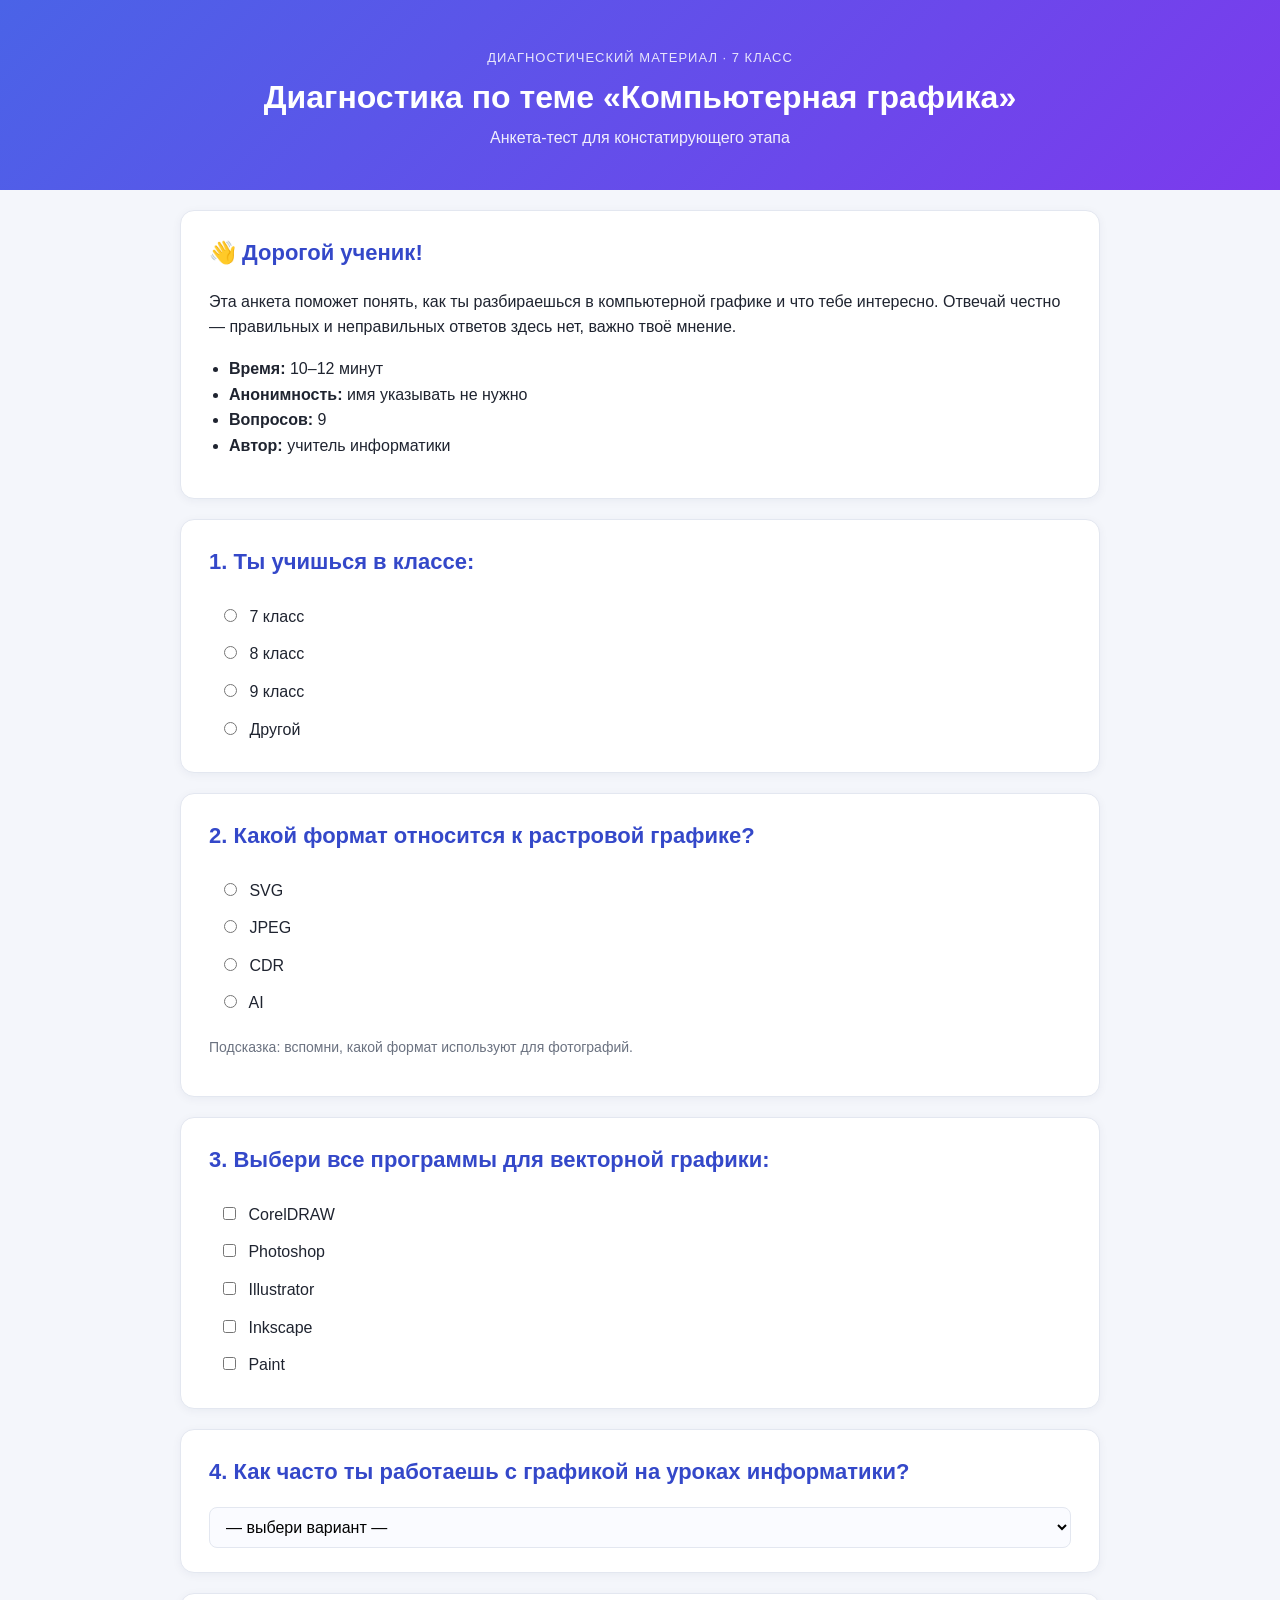
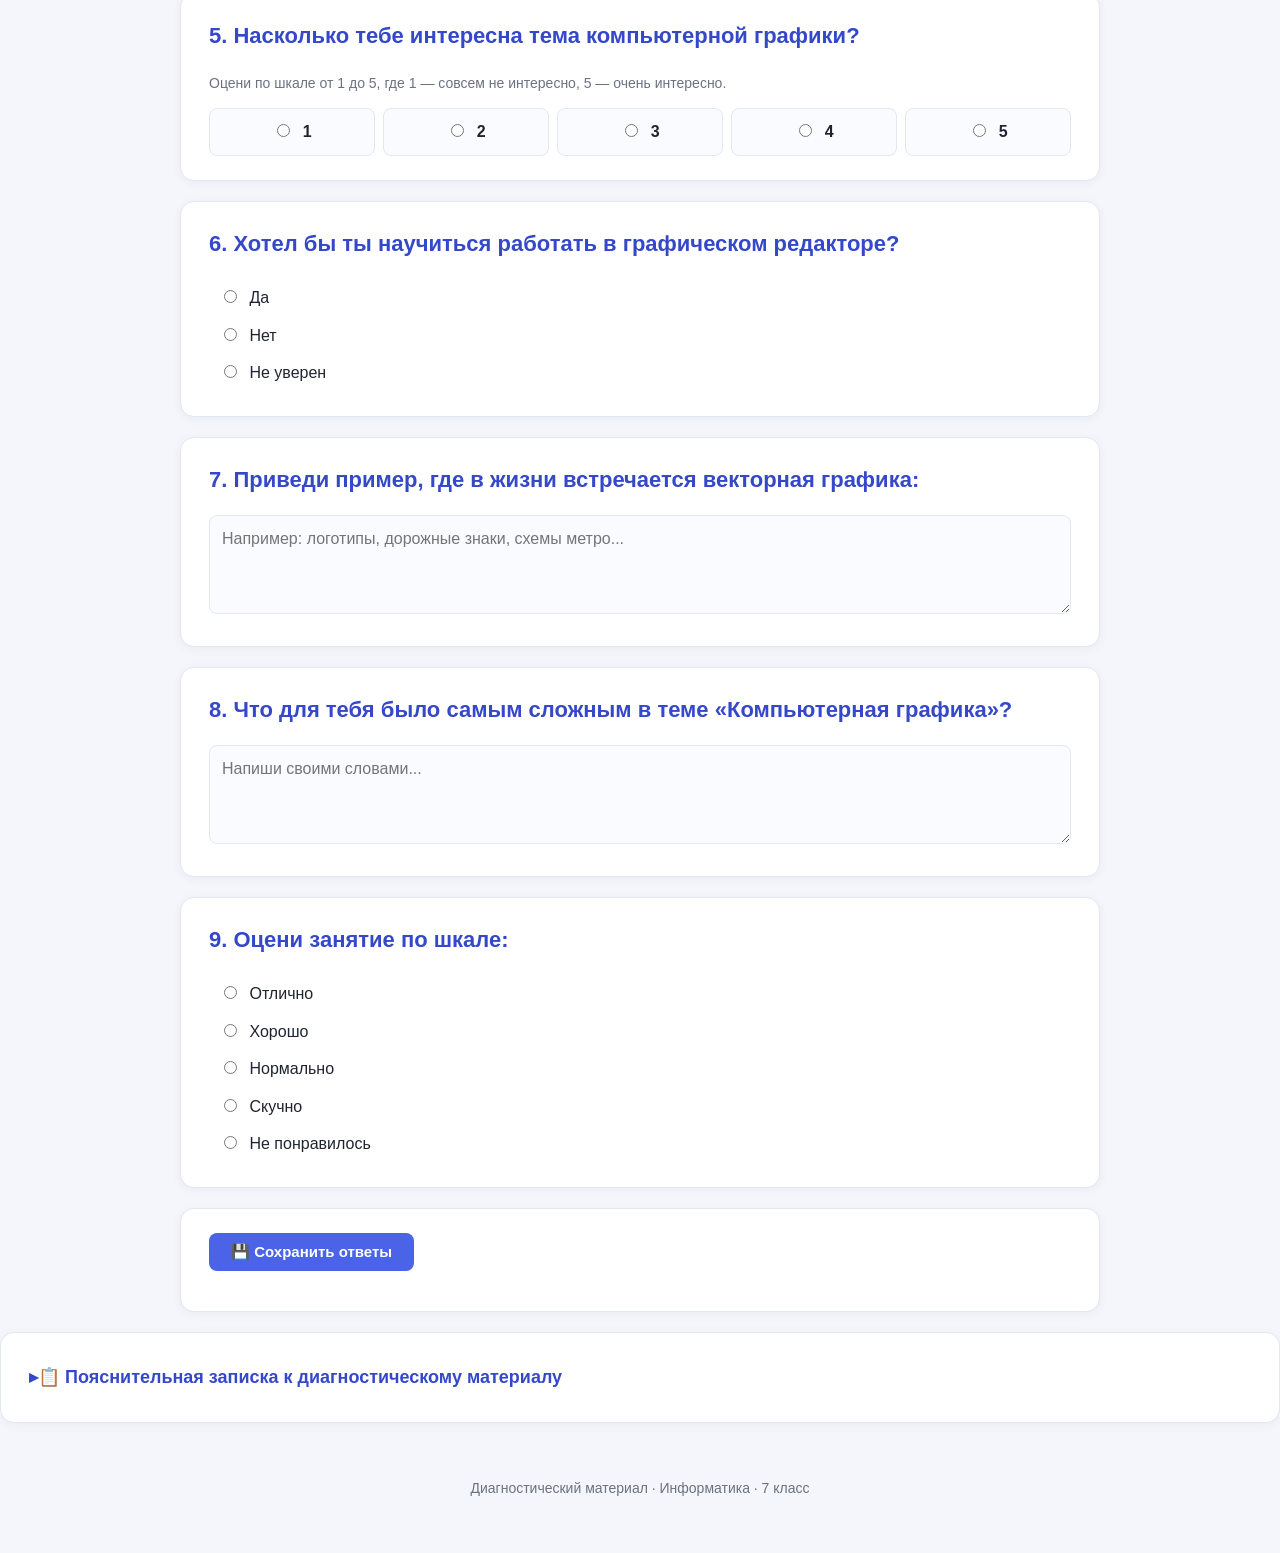
==== diagnostics.html @ 31ab24bf "Add files via upload" ====
<!DOCTYPE html>
<html lang="ru">
<head>
  <meta charset="UTF-8">
  <meta name="viewport" content="width=device-width, initial-scale=1.0">
  <title>Диагностика по теме «Компьютерная графика»</title>
  <link rel="stylesheet" href="style.css">
</head>
<body>

<header class="hero">
  <div class="container">
    <p class="tag">Диагностический материал · 7 класс</p>
    <h1>Диагностика по теме «Компьютерная графика»</h1>
    <p class="subtitle">Анкета-тест для констатирующего этапа</p>
  </div>
</header>

<main class="container">

  <!-- ШАПКА -->
  <section class="card">
    <h2>👋 Дорогой ученик!</h2>
    <p>
      Эта анкета поможет понять, как ты разбираешься в компьютерной графике
      и что тебе интересно. Отвечай честно — правильных и неправильных
      ответов здесь нет, важно твоё мнение.
    </p>
    <ul>
      <li><strong>Время:</strong> 10–12 минут</li>
      <li><strong>Анонимность:</strong> имя указывать не нужно</li>
      <li><strong>Вопросов:</strong> 9</li>
      <li><strong>Автор:</strong> учитель информатики</li>
    </ul>
  </section>

  <!-- ВОПРОС 1 -->
  <section class="card">
    <h2>1. Ты учишься в классе:</h2>
    <div class="quiz" id="q1">
      <label><input type="radio" name="q1" value="7"> 7 класс</label>
      <label><input type="radio" name="q1" value="8"> 8 класс</label>
      <label><input type="radio" name="q1" value="9"> 9 класс</label>
      <label><input type="radio" name="q1" value="other"> Другой</label>
    </div>
  </section>

  <!-- ВОПРОС 2 -->
  <section class="card">
    <h2>2. Какой формат относится к растровой графике?</h2>
    <div class="quiz" id="q2">
      <label><input type="radio" name="q2" value="svg"> SVG</label>
      <label><input type="radio" name="q2" value="jpeg" data-correct="true"> JPEG</label>
      <label><input type="radio" name="q2" value="cdr"> CDR</label>
      <label><input type="radio" name="q2" value="ai"> AI</label>
    </div>
    <p class="hint">Подсказка: вспомни, какой формат используют для фотографий.</p>
  </section>

  <!-- ВОПРОС 3 -->
  <section class="card">
    <h2>3. Выбери все программы для векторной графики:</h2>
    <div class="quiz" id="q3">
      <label><input type="checkbox" name="q3" value="coreldraw" data-correct="true"> CorelDRAW</label>
      <label><input type="checkbox" name="q3" value="photoshop"> Photoshop</label>
      <label><input type="checkbox" name="q3" value="illustrator" data-correct="true"> Illustrator</label>
      <label><input type="checkbox" name="q3" value="inkscape" data-correct="true"> Inkscape</label>
      <label><input type="checkbox" name="q3" value="paint"> Paint</label>
    </div>
  </section>

  <!-- ВОПРОС 4 -->
  <section class="card">
    <h2>4. Как часто ты работаешь с графикой на уроках информатики?</h2>
    <div class="quiz">
      <select id="q4">
        <option value="">— выбери вариант —</option>
        <option value="often">Часто</option>
        <option value="sometimes">Иногда</option>
        <option value="rarely">Редко</option>
        <option value="never">Никогда</option>
      </select>
    </div>
  </section>

  <!-- ВОПРОС 5 -->
  <section class="card">
    <h2>5. Насколько тебе интересна тема компьютерной графики?</h2>
    <p class="hint">Оцени по шкале от 1 до 5, где 1 — совсем не интересно, 5 — очень интересно.</p>
    <div class="quiz scale" id="q5">
      <label><input type="radio" name="q5" value="1"> 1</label>
      <label><input type="radio" name="q5" value="2"> 2</label>
      <label><input type="radio" name="q5" value="3"> 3</label>
      <label><input type="radio" name="q5" value="4"> 4</label>
      <label><input type="radio" name="q5" value="5"> 5</label>
    </div>
  </section>

  <!-- ВОПРОС 6 -->
  <section class="card">
    <h2>6. Хотел бы ты научиться работать в графическом редакторе?</h2>
    <div class="quiz" id="q6">
      <label><input type="radio" name="q6" value="yes"> Да</label>
      <label><input type="radio" name="q6" value="no"> Нет</label>
      <label><input type="radio" name="q6" value="maybe"> Не уверен</label>
    </div>
  </section>

  <!-- ВОПРОС 7 -->
  <section class="card">
    <h2>7. Приведи пример, где в жизни встречается векторная графика:</h2>
    <textarea id="q7" rows="3" placeholder="Например: логотипы, дорожные знаки, схемы метро..."></textarea>
  </section>

  <!-- ВОПРОС 8 -->
  <section class="card">
    <h2>8. Что для тебя было самым сложным в теме «Компьютерная графика»?</h2>
    <textarea id="q8" rows="3" placeholder="Напиши своими словами..."></textarea>
  </section>

  <!-- ВОПРОС 9 -->
  <section class="card">
    <h2>9. Оцени занятие по шкале:</h2>
    <div class="quiz" id="q9">
      <label><input type="radio" name="q9" value="5"> Отлично</label>
      <label><input type="radio" name="q9" value="4"> Хорошо</label>
      <label><input type="radio" name="q9" value="3"> Нормально</label>
      <label><input type="radio" name="q9" value="2"> Скучно</label>
      <label><input type="radio" name="q9" value="1"> Не понравилось</label>
    </div>
  </section>

  <!-- КНОПКА -->
  <section class="card">
    <button id="saveDiag" class="btn">💾 Сохранить ответы</button>
    <p id="diagMsg" class="result"></p>
  </section>

</main>

  <!-- ПОЯСНИТЕЛЬНАЯ ЗАПИСКА (свёрнута по умолчанию) -->
  <section class="card">
    <details>
      <summary class="about-summary">📋 Пояснительная записка к диагностическому материалу</summary>

      <div class="about-body">

        <h3>Целевое назначение</h3>
        <p>
          Выявление уровня знаний и отношения учащихся 7 класса к теме
          «Компьютерная графика» на констатирующем этапе педагогического исследования.
        </p>

        <h3>Решаемые задачи</h3>
        <ol>
          <li>Определить уровень предметных знаний по теме (вопросы 2–3).</li>
          <li>Выявить отношение школьников к теме и мотивацию (вопросы 5–6, 9).</li>
          <li>Собрать качественные данные о трудностях (вопросы 7–8).</li>
          <li>Получить сведения об аудитории (вопросы 1, 4).</li>
        </ol>

        <h3>Структура</h3>
        <ul>
          <li>9 вопросов разных типов: один вариант, множественный выбор,
              выпадающий список, шкала, короткий и длинный открытый ответ.</li>
          <li>2 вопроса — тестовые (с автопроверкой).</li>
          <li>7 вопросов — анкетные (без правильных ответов).</li>
        </ul>

        <h3>Особенности</h3>
        <ul>
          <li>Работает офлайн, без регистрации и сторонних сервисов.</li>
          <li>Мультимедийное оформление: адаптивная вёрстка, интерактивные элементы.</li>
          <li>Результат сохраняется в файл <code>diagnostics-result.txt</code>.</li>
          <li>Анонимность: имя и персональные данные не собираются.</li>
        </ul>

        <h3>Рекомендации по использованию</h3>
        <ul>
          <li>Проводить в начале изучения темы (констатирующий этап).</li>
          <li>Время прохождения: 10–12 минут.</li>
          <li>Можно использовать на уроке, дома или как часть входного контроля.</li>
          <li>Результаты удобно анализировать в Excel / Google Таблицах
              после переноса из скачанного файла.</li>
        </ul>

        <h3>Техническая реализация</h3>
        <p>
          HTML + CSS + JavaScript. Размещено на GitHub Pages
          в составе сайта-портфолио.
        </p>

      </div>
    </details>
  </section>

<footer class="footer">
  <div class="container">
    <p>Диагностический материал · Информатика · 7 класс</p>
  </div>
</footer>

<script src="diagnostics.js"></script>
</body>
</html>
---- style.css ----
:root {
  --bg: #f4f6fb;
  --card: #ffffff;
  --primary: #4a63e7;
  --primary-dark: #3448c9;
  --text: #1f2430;
  --muted: #6b7280;
  --border: #e3e7f0;
  --ok: #16a34a;
  --err: #dc2626;
}

* { box-sizing: border-box; }

body {
  margin: 0;
  font-family: -apple-system, "Segoe UI", Roboto, "Helvetica Neue", Arial, sans-serif;
  background: var(--bg);
  color: var(--text);
  line-height: 1.6;
}

.container {
  max-width: 960px;
  margin: 0 auto;
  padding: 0 20px;
}

.hero {
  background: linear-gradient(135deg, #4a63e7 0%, #7c3aed 100%);
  color: #fff;
  padding: 48px 0 40px;
  text-align: center;
}

.hero .tag {
  text-transform: uppercase;
  letter-spacing: 1px;
  font-size: 13px;
  opacity: 0.85;
  margin: 0 0 8px;
}

.hero h1 {
  margin: 0 0 8px;
  font-size: 32px;
  line-height: 1.25;
}

.hero .subtitle {
  margin: 0;
  opacity: 0.9;
}

.card {
  background: var(--card);
  border-radius: 14px;
  padding: 24px 28px;
  margin: 20px 0;
  box-shadow: 0 2px 10px rgba(20, 30, 80, 0.05);
  border: 1px solid var(--border);
}

.card h2 {
  margin-top: 0;
  font-size: 22px;
  color: var(--primary-dark);
}

.card ul { padding-left: 20px; }

.video-wrap {
  position: relative;
  padding-bottom: 56.25%;
  height: 0;
  overflow: hidden;
  border-radius: 10px;
  margin: 12px 0;
  background: #000;
}

.video-wrap iframe {
  position: absolute;
  inset: 0;
  width: 100%;
  height: 100%;
  border: 0;
}

.hint { color: var(--muted); font-size: 14px; }

.compare {
  width: 100%;
  border-collapse: collapse;
  margin-top: 10px;
  font-size: 15px;
}

.compare th,
.compare td {
  border: 1px solid var(--border);
  padding: 10px 12px;
  text-align: left;
  vertical-align: top;
}

.compare th {
  background: #eef1fb;
  color: var(--primary-dark);
}

.compare tr:nth-child(even) td { background: #fafbff; }

.mindmap {
  background: #0f172a;
  color: #c7d2fe;
  padding: 18px;
  border-radius: 10px;
  overflow-x: auto;
  font-size: 14px;
  line-height: 1.5;
  font-family: "JetBrains Mono", Consolas, monospace;
}

.quiz .q {
  margin-bottom: 16px;
  padding: 12px 14px;
  border: 1px solid var(--border);
  border-radius: 10px;
  background: #fafbff;
}

.quiz .q p { margin: 0 0 8px; font-weight: 600; }

.quiz label {
  display: block;
  padding: 6px 10px;
  border-radius: 6px;
  cursor: pointer;
  transition: background 0.15s;
}

.quiz label:hover { background: #eef1fb; }

.quiz input { margin-right: 8px; }

.btn {
  background: var(--primary);
  color: #fff;
  border: 0;
  padding: 10px 22px;
  border-radius: 8px;
  font-size: 15px;
  font-weight: 600;
  cursor: pointer;
  transition: background 0.15s;
}

.btn:hover { background: var(--primary-dark); }

.result {
  font-weight: 700;
  margin-top: 14px;
  font-size: 16px;
}

.result.ok { color: var(--ok); }
.result.err { color: var(--err); }

.q.correct { border-color: var(--ok); background: #f0fdf4; }
.q.wrong { border-color: var(--err); background: #fef2f2; }

.links { list-style: none; padding: 0; }

.links li { margin: 6px 0; }

.links a {
  color: var(--primary);
  text-decoration: none;
  font-weight: 500;
}

.links a:hover { text-decoration: underline; }

.reflect label {
  display: block;
  margin-bottom: 14px;
  font-weight: 500;
}

.reflect textarea,
.reflect select {
  width: 100%;
  padding: 8px 10px;
  margin-top: 6px;
  border: 1px solid var(--border);
  border-radius: 8px;
  font: inherit;
  background: #fafbff;
}

.footer {
  text-align: center;
  color: var(--muted);
  padding: 20px 0 40px;
  font-size: 14px;
}

@media (max-width: 600px) {
  .hero h1 { font-size: 24px; }
  .card { padding: 18px; }
  .compare { font-size: 13px; }
  .compare th, .compare td { padding: 8px; }
}

/* === Карточки-ссылки на платформы === */
.link-grid {
  display: grid;
  grid-template-columns: repeat(auto-fit, minmax(240px, 1fr));
  gap: 12px;
  margin: 14px 0;
}

.link-card {
  display: flex;
  flex-direction: column;
  gap: 4px;
  padding: 16px 18px;
  border: 1px solid var(--border);
  border-radius: 12px;
  background: #fafbff;
  text-decoration: none;
  color: var(--text);
  transition: transform 0.15s, box-shadow 0.15s, border-color 0.15s;
}

.link-card:hover {
  transform: translateY(-2px);
  box-shadow: 0 6px 18px rgba(74, 99, 231, 0.15);
  border-color: var(--primary);
}

.link-ico { font-size: 22px; }

.link-title {
  font-weight: 700;
  color: var(--primary-dark);
}

.link-desc {
  font-size: 13px;
  color: var(--muted);
}


/* === Анкета === */
.quiz.scale {
  display: flex;
  flex-wrap: wrap;
  gap: 8px;
}

.quiz.scale label {
  flex: 1 1 60px;
  text-align: center;
  border: 1px solid var(--border);
  border-radius: 8px;
  padding: 10px 4px;
  font-weight: 700;
  background: #fafbff;
}

.quiz.scale label:hover {
  border-color: var(--primary);
}

textarea {
  width: 100%;
  padding: 10px 12px;
  border: 1px solid var(--border);
  border-radius: 8px;
  font: inherit;
  background: #fafbff;
  resize: vertical;
}

select {
  width: 100%;
  padding: 10px 12px;
  border: 1px solid var(--border);
  border-radius: 8px;
  font: inherit;
  background: #fafbff;
}


/* === Пояснительная записка === */
.about-summary {
  cursor: pointer;
  font-size: 18px;
  font-weight: 700;
  color: var(--primary-dark);
  padding: 6px 0;
  list-style: none;
  user-select: none;
}

.about-summary::-webkit-details-marker { display: none; }

.about-summary::before {
  content: "▸ ";
  display: inline-block;
  transition: transform 0.2s;
}

details[open] .about-summary::before {
  content: "▾ ";
}

.about-body {
  margin-top: 14px;
  padding-top: 14px;
  border-top: 1px solid var(--border);
  color: var(--text);
  line-height: 1.65;
}

.about-body h3 {
  margin: 18px 0 6px;
  font-size: 16px;
  color: var(--primary-dark);
}

.about-body ul,
.about-body ol {
  padding-left: 22px;
  margin: 6px 0;
}

.about-body code {
  background: #eef1fb;
  padding: 1px 6px;
  border-radius: 4px;
  font-size: 13px;
}
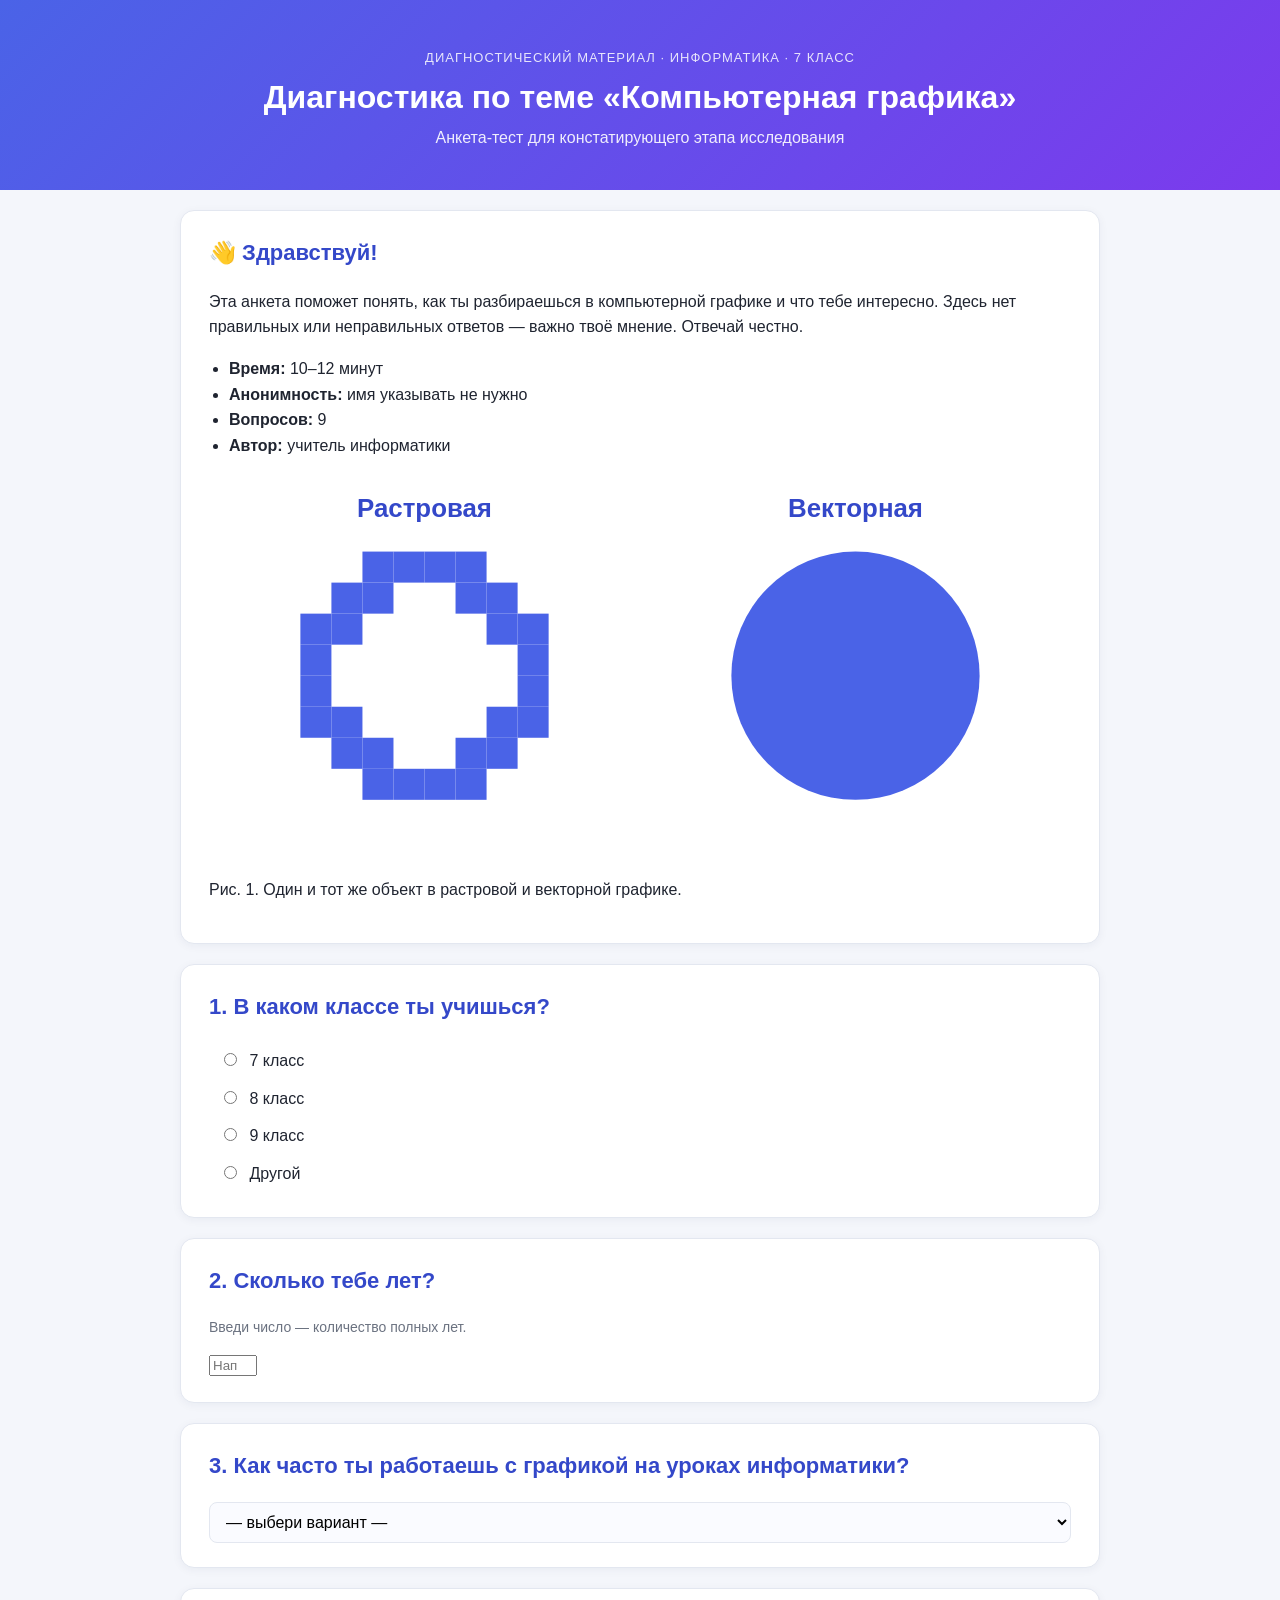
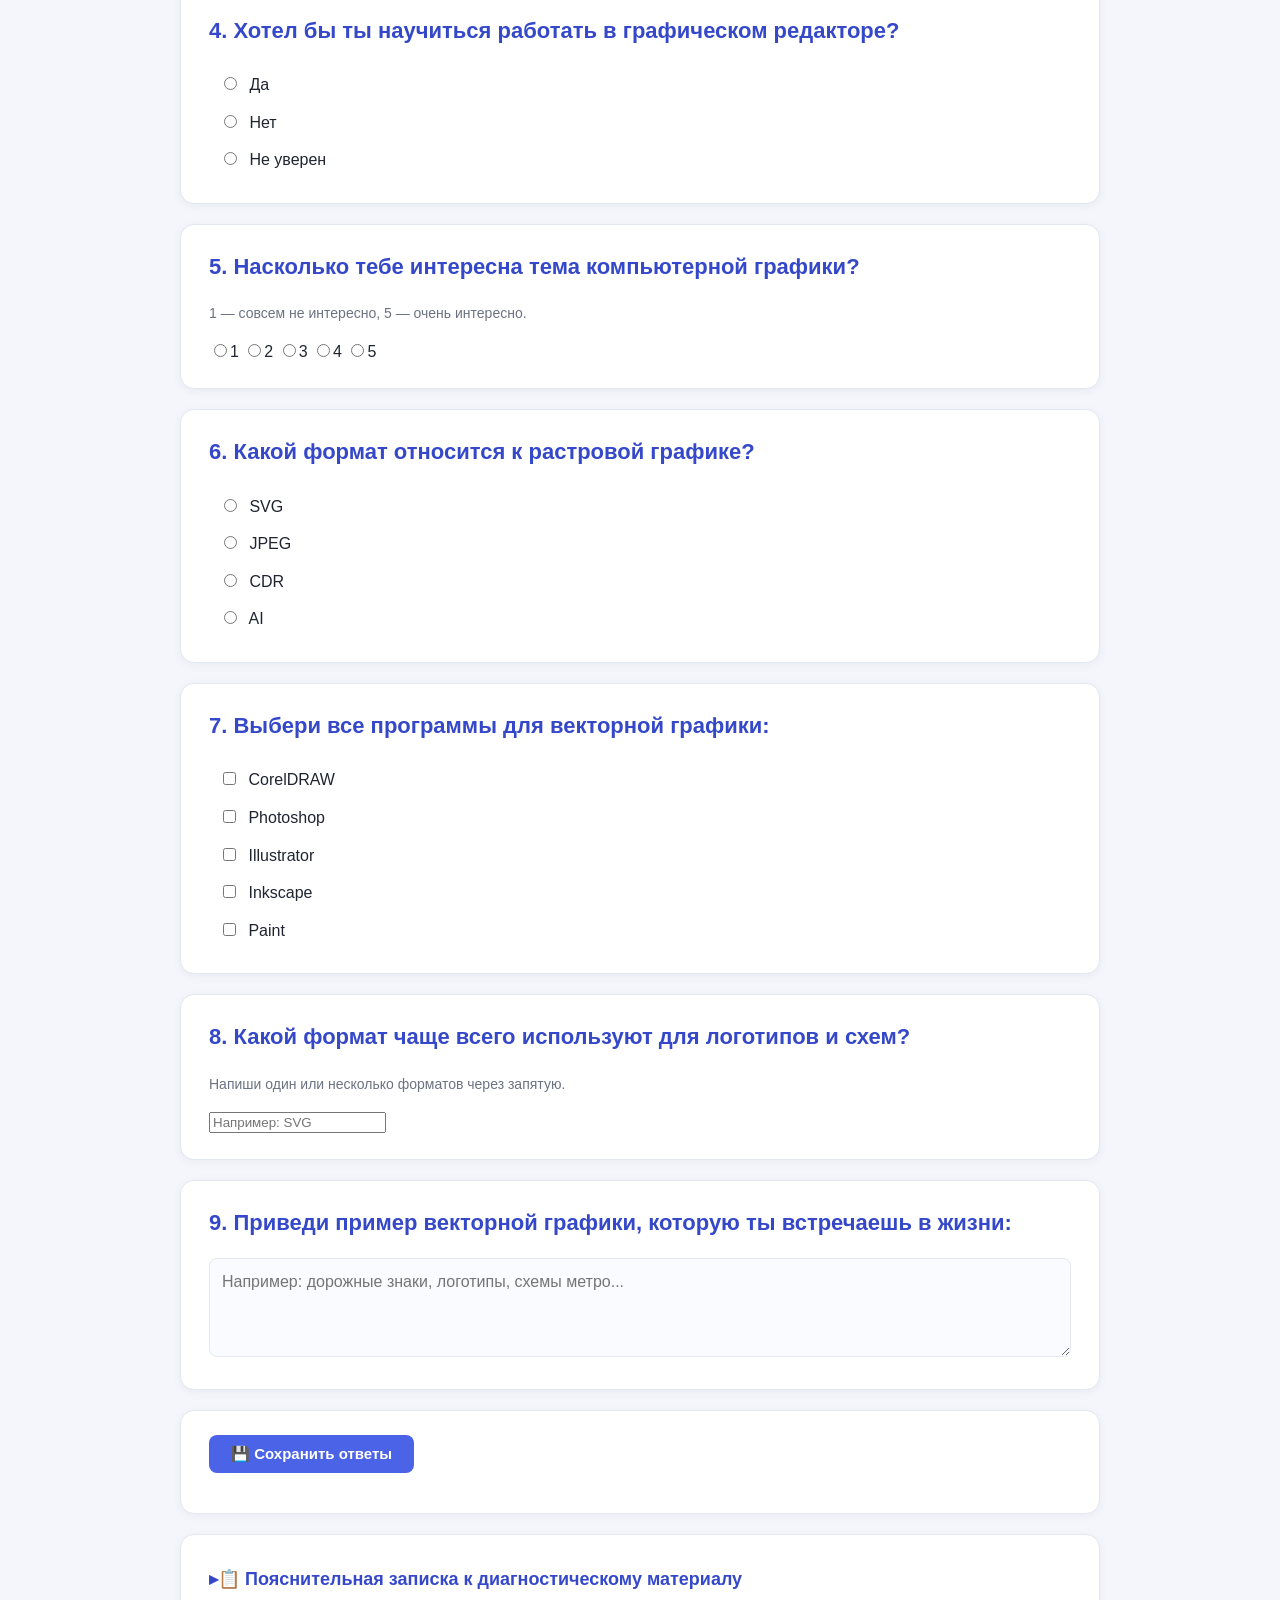
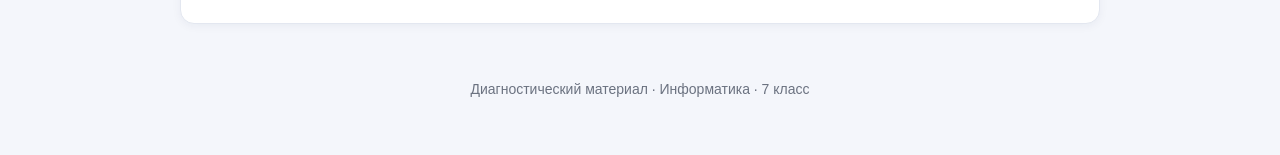
==== commit a3684122: "Update diagnostics.html" ====
--- a/diagnostics.html
+++ b/diagnostics.html
@@ -10,21 +10,21 @@
 
 <header class="hero">
   <div class="container">
-    <p class="tag">Диагностический материал · 7 класс</p>
+    <p class="tag">Диагностический материал · Информатика · 7 класс</p>
     <h1>Диагностика по теме «Компьютерная графика»</h1>
-    <p class="subtitle">Анкета-тест для констатирующего этапа</p>
+    <p class="subtitle">Анкета-тест для констатирующего этапа исследования</p>
   </div>
 </header>
 
 <main class="container">
 
-  <!-- ШАПКА -->
-  <section class="card">
-    <h2>👋 Дорогой ученик!</h2>
+  <!-- ВВОДНАЯ ЧАСТЬ -->
+  <section class="card">
+    <h2>👋 Здравствуй!</h2>
     <p>
       Эта анкета поможет понять, как ты разбираешься в компьютерной графике
-      и что тебе интересно. Отвечай честно — правильных и неправильных
-      ответов здесь нет, важно твоё мнение.
+      и что тебе интересно. Здесь нет правильных или неправильных ответов —
+      важно твоё мнение. Отвечай честно.
     </p>
     <ul>
       <li><strong>Время:</strong> 10–12 минут</li>
@@ -32,12 +32,63 @@
       <li><strong>Вопросов:</strong> 9</li>
       <li><strong>Автор:</strong> учитель информатики</li>
     </ul>
+
+    <!-- ИЗОБРАЖЕНИЕ -->
+    <svg class="svg-illustration" viewBox="0 0 500 220" xmlns="http://www.w3.org/2000/svg" role="img" aria-label="Сравнение растрового и векторного изображений">
+      <text x="125" y="25" text-anchor="middle" font-size="15" font-weight="bold" fill="#3448c9" font-family="sans-serif">Растровая</text>
+      <text x="375" y="25" text-anchor="middle" font-size="15" font-weight="bold" fill="#3448c9" font-family="sans-serif">Векторная</text>
+
+      <!-- Пиксельный круг -->
+      <g transform="translate(53,45)" fill="#4a63e7">
+        <rect x="36" y="0" width="18" height="18"/>
+        <rect x="54" y="0" width="18" height="18"/>
+        <rect x="72" y="0" width="18" height="18"/>
+        <rect x="90" y="0" width="18" height="18"/>
+
+        <rect x="18" y="18" width="18" height="18"/>
+        <rect x="36" y="18" width="18" height="18"/>
+        <rect x="90" y="18" width="18" height="18"/>
+        <rect x="108" y="18" width="18" height="18"/>
+
+        <rect x="0" y="36" width="18" height="18"/>
+        <rect x="18" y="36" width="18" height="18"/>
+        <rect x="108" y="36" width="18" height="18"/>
+        <rect x="126" y="36" width="18" height="18"/>
+
+        <rect x="0" y="54" width="18" height="18"/>
+        <rect x="126" y="54" width="18" height="18"/>
+
+        <rect x="0" y="72" width="18" height="18"/>
+        <rect x="126" y="72" width="18" height="18"/>
+
+        <rect x="0" y="90" width="18" height="18"/>
+        <rect x="18" y="90" width="18" height="18"/>
+        <rect x="108" y="90" width="18" height="18"/>
+        <rect x="126" y="90" width="18" height="18"/>
+
+        <rect x="18" y="108" width="18" height="18"/>
+        <rect x="36" y="108" width="18" height="18"/>
+        <rect x="90" y="108" width="18" height="18"/>
+        <rect x="108" y="108" width="18" height="18"/>
+
+        <rect x="36" y="126" width="18" height="18"/>
+        <rect x="54" y="126" width="18" height="18"/>
+        <rect x="72" y="126" width="18" height="18"/>
+        <rect x="90" y="126" width="18" height="18"/>
+      </g>
+
+      <!-- Гладкий круг -->
+      <circle cx="375" cy="117" r="72" fill="#4a63e7"/>
+    </svg>
+    <p class="img-caption">
+      Рис. 1. Один и тот же объект в растровой и векторной графике.
+    </p>
   </section>
 
   <!-- ВОПРОС 1 -->
   <section class="card">
-    <h2>1. Ты учишься в классе:</h2>
-    <div class="quiz" id="q1">
+    <h2>1. В каком классе ты учишься?</h2>
+    <div class="quiz">
       <label><input type="radio" name="q1" value="7"> 7 класс</label>
       <label><input type="radio" name="q1" value="8"> 8 класс</label>
       <label><input type="radio" name="q1" value="9"> 9 класс</label>
@@ -47,130 +98,123 @@
 
   <!-- ВОПРОС 2 -->
   <section class="card">
-    <h2>2. Какой формат относится к растровой графике?</h2>
-    <div class="quiz" id="q2">
-      <label><input type="radio" name="q2" value="svg"> SVG</label>
-      <label><input type="radio" name="q2" value="jpeg" data-correct="true"> JPEG</label>
-      <label><input type="radio" name="q2" value="cdr"> CDR</label>
-      <label><input type="radio" name="q2" value="ai"> AI</label>
-    </div>
-    <p class="hint">Подсказка: вспомни, какой формат используют для фотографий.</p>
+    <h2>2. Сколько тебе лет?</h2>
+    <p class="hint">Введи число — количество полных лет.</p>
+    <input type="number" id="q2" min="6" max="20" placeholder="Например: 13">
   </section>
 
   <!-- ВОПРОС 3 -->
   <section class="card">
-    <h2>3. Выбери все программы для векторной графики:</h2>
-    <div class="quiz" id="q3">
-      <label><input type="checkbox" name="q3" value="coreldraw" data-correct="true"> CorelDRAW</label>
-      <label><input type="checkbox" name="q3" value="photoshop"> Photoshop</label>
-      <label><input type="checkbox" name="q3" value="illustrator" data-correct="true"> Illustrator</label>
-      <label><input type="checkbox" name="q3" value="inkscape" data-correct="true"> Inkscape</label>
-      <label><input type="checkbox" name="q3" value="paint"> Paint</label>
-    </div>
+    <h2>3. Как часто ты работаешь с графикой на уроках информатики?</h2>
+    <select id="q3">
+      <option value="">— выбери вариант —</option>
+      <option value="often">Часто</option>
+      <option value="sometimes">Иногда</option>
+      <option value="rarely">Редко</option>
+      <option value="never">Никогда</option>
+    </select>
   </section>
 
   <!-- ВОПРОС 4 -->
   <section class="card">
-    <h2>4. Как часто ты работаешь с графикой на уроках информатики?</h2>
-    <div class="quiz">
-      <select id="q4">
-        <option value="">— выбери вариант —</option>
-        <option value="often">Часто</option>
-        <option value="sometimes">Иногда</option>
-        <option value="rarely">Редко</option>
-        <option value="never">Никогда</option>
-      </select>
+    <h2>4. Хотел бы ты научиться работать в графическом редакторе?</h2>
+    <div class="quiz">
+      <label><input type="radio" name="q4" value="yes"> Да</label>
+      <label><input type="radio" name="q4" value="no"> Нет</label>
+      <label><input type="radio" name="q4" value="maybe"> Не уверен</label>
     </div>
   </section>
 
   <!-- ВОПРОС 5 -->
   <section class="card">
     <h2>5. Насколько тебе интересна тема компьютерной графики?</h2>
-    <p class="hint">Оцени по шкале от 1 до 5, где 1 — совсем не интересно, 5 — очень интересно.</p>
-    <div class="quiz scale" id="q5">
-      <label><input type="radio" name="q5" value="1"> 1</label>
-      <label><input type="radio" name="q5" value="2"> 2</label>
-      <label><input type="radio" name="q5" value="3"> 3</label>
-      <label><input type="radio" name="q5" value="4"> 4</label>
-      <label><input type="radio" name="q5" value="5"> 5</label>
-    </div>
-  </section>
-
-  <!-- ВОПРОС 6 -->
-  <section class="card">
-    <h2>6. Хотел бы ты научиться работать в графическом редакторе?</h2>
-    <div class="quiz" id="q6">
-      <label><input type="radio" name="q6" value="yes"> Да</label>
-      <label><input type="radio" name="q6" value="no"> Нет</label>
-      <label><input type="radio" name="q6" value="maybe"> Не уверен</label>
-    </div>
-  </section>
-
-  <!-- ВОПРОС 7 -->
-  <section class="card">
-    <h2>7. Приведи пример, где в жизни встречается векторная графика:</h2>
-    <textarea id="q7" rows="3" placeholder="Например: логотипы, дорожные знаки, схемы метро..."></textarea>
+    <p class="hint">1 — совсем не интересно, 5 — очень интересно.</p>
+    <div class="scale-row">
+      <label><input type="radio" name="q5" value="1"><span>1</span></label>
+      <label><input type="radio" name="q5" value="2"><span>2</span></label>
+      <label><input type="radio" name="q5" value="3"><span>3</span></label>
+      <label><input type="radio" name="q5" value="4"><span>4</span></label>
+      <label><input type="radio" name="q5" value="5"><span>5</span></label>
+    </div>
+  </section>
+
+  <!-- ВОПРОС 6 (тестовый) -->
+  <section class="card">
+    <h2>6. Какой формат относится к растровой графике?</h2>
+    <div class="quiz">
+      <label><input type="radio" name="q6" value="svg"> SVG</label>
+      <label><input type="radio" name="q6" value="jpeg"> JPEG</label>
+      <label><input type="radio" name="q6" value="cdr"> CDR</label>
+      <label><input type="radio" name="q6" value="ai"> AI</label>
+    </div>
+  </section>
+
+  <!-- ВОПРОС 7 (тестовый) -->
+  <section class="card">
+    <h2>7. Выбери все программы для векторной графики:</h2>
+    <div class="quiz">
+      <label><input type="checkbox" name="q7" value="coreldraw"> CorelDRAW</label>
+      <label><input type="checkbox" name="q7" value="photoshop"> Photoshop</label>
+      <label><input type="checkbox" name="q7" value="illustrator"> Illustrator</label>
+      <label><input type="checkbox" name="q7" value="inkscape"> Inkscape</label>
+      <label><input type="checkbox" name="q7" value="paint"> Paint</label>
+    </div>
   </section>
 
   <!-- ВОПРОС 8 -->
   <section class="card">
-    <h2>8. Что для тебя было самым сложным в теме «Компьютерная графика»?</h2>
-    <textarea id="q8" rows="3" placeholder="Напиши своими словами..."></textarea>
+    <h2>8. Какой формат чаще всего используют для логотипов и схем?</h2>
+    <p class="hint">Напиши один или несколько форматов через запятую.</p>
+    <input type="text" id="q8" placeholder="Например: SVG">
   </section>
 
   <!-- ВОПРОС 9 -->
   <section class="card">
-    <h2>9. Оцени занятие по шкале:</h2>
-    <div class="quiz" id="q9">
-      <label><input type="radio" name="q9" value="5"> Отлично</label>
-      <label><input type="radio" name="q9" value="4"> Хорошо</label>
-      <label><input type="radio" name="q9" value="3"> Нормально</label>
-      <label><input type="radio" name="q9" value="2"> Скучно</label>
-      <label><input type="radio" name="q9" value="1"> Не понравилось</label>
-    </div>
+    <h2>9. Приведи пример векторной графики, которую ты встречаешь в жизни:</h2>
+    <textarea id="q9" rows="3" placeholder="Например: дорожные знаки, логотипы, схемы метро..."></textarea>
   </section>
 
   <!-- КНОПКА -->
   <section class="card">
-    <button id="saveDiag" class="btn">💾 Сохранить ответы</button>
+    <button id="saveDiag" class="btn" type="button">💾 Сохранить ответы</button>
     <p id="diagMsg" class="result"></p>
   </section>
 
-</main>
-
-  <!-- ПОЯСНИТЕЛЬНАЯ ЗАПИСКА (свёрнута по умолчанию) -->
+  <!-- ПОЯСНИТЕЛЬНАЯ ЗАПИСКА -->
   <section class="card">
     <details>
       <summary class="about-summary">📋 Пояснительная записка к диагностическому материалу</summary>
-
       <div class="about-body">
 
         <h3>Целевое назначение</h3>
         <p>
           Выявление уровня знаний и отношения учащихся 7 класса к теме
-          «Компьютерная графика» на констатирующем этапе педагогического исследования.
+          «Компьютерная графика» на констатирующем этапе педагогического
+          исследования.
         </p>
 
         <h3>Решаемые задачи</h3>
         <ol>
-          <li>Определить уровень предметных знаний по теме (вопросы 2–3).</li>
-          <li>Выявить отношение школьников к теме и мотивацию (вопросы 5–6, 9).</li>
-          <li>Собрать качественные данные о трудностях (вопросы 7–8).</li>
-          <li>Получить сведения об аудитории (вопросы 1, 4).</li>
+          <li>Определить уровень предметных знаний по теме (вопросы 6–8).</li>
+          <li>Выявить отношение школьников к теме и мотивацию (вопросы 4, 5).</li>
+          <li>Собрать качественные данные о бытовом опыте (вопросы 3, 9).</li>
+          <li>Получить сведения об аудитории (вопросы 1, 2).</li>
         </ol>
 
         <h3>Структура</h3>
         <ul>
           <li>9 вопросов разных типов: один вариант, множественный выбор,
-              выпадающий список, шкала, короткий и длинный открытый ответ.</li>
-          <li>2 вопроса — тестовые (с автопроверкой).</li>
+              выпадающий список, шкала, число, короткий и длинный открытый ответ.</li>
+          <li>2 вопроса — тестовые (с автопроверкой): №6 и №7.</li>
           <li>7 вопросов — анкетные (без правильных ответов).</li>
+          <li>Мультимедийный элемент — иллюстрация сравнения растрового
+              и векторного изображений (Рис. 1).</li>
         </ul>
 
         <h3>Особенности</h3>
         <ul>
           <li>Работает офлайн, без регистрации и сторонних сервисов.</li>
-          <li>Мультимедийное оформление: адаптивная вёрстка, интерактивные элементы.</li>
+          <li>Адаптивная вёрстка — открывается на телефоне, планшете, ПК.</li>
           <li>Результат сохраняется в файл <code>diagnostics-result.txt</code>.</li>
           <li>Анонимность: имя и персональные данные не собираются.</li>
         </ul>
@@ -194,6 +238,8 @@
     </details>
   </section>
 
+</main>
+
 <footer class="footer">
   <div class="container">
     <p>Диагностический материал · Информатика · 7 класс</p>
@@ -202,4 +248,4 @@
 
 <script src="diagnostics.js"></script>
 </body>
-</html>+</html>
--- a/style.css
+++ b/style.css
@@ -69,26 +69,40 @@
 
 .card ul { padding-left: 20px; }
 
-.video-wrap {
-  position: relative;
-  padding-bottom: 56.25%;
-  height: 0;
-  overflow: hidden;
-  border-radius: 10px;
-  margin: 12px 0;
-  background: #000;
-}
-
-.video-wrap iframe {
-  position: absolute;
-  inset: 0;
-  width: 100%;
-  height: 100%;
-  border: 0;
-}
+/* === Карточки-ссылки на платформы === */
+.link-grid {
+  display: grid;
+  grid-template-columns: repeat(auto-fit, minmax(240px, 1fr));
+  gap: 12px;
+  margin: 14px 0;
+}
+
+.link-card {
+  display: flex;
+  flex-direction: column;
+  gap: 4px;
+  padding: 16px 18px;
+  border: 1px solid var(--border);
+  border-radius: 12px;
+  background: #fafbff;
+  text-decoration: none;
+  color: var(--text);
+  transition: transform 0.15s, box-shadow 0.15s, border-color 0.15s;
+}
+
+.link-card:hover {
+  transform: translateY(-2px);
+  box-shadow: 0 6px 18px rgba(74, 99, 231, 0.15);
+  border-color: var(--primary);
+}
+
+.link-ico { font-size: 22px; }
+.link-title { font-weight: 700; color: var(--primary-dark); }
+.link-desc { font-size: 13px; color: var(--muted); }
 
 .hint { color: var(--muted); font-size: 14px; }
 
+/* === Таблица сравнения === */
 .compare {
   width: 100%;
   border-collapse: collapse;
@@ -111,6 +125,7 @@
 
 .compare tr:nth-child(even) td { background: #fafbff; }
 
+/* === Интеллект-карта === */
 .mindmap {
   background: #0f172a;
   color: #c7d2fe;
@@ -122,6 +137,7 @@
   font-family: "JetBrains Mono", Consolas, monospace;
 }
 
+/* === Квиз === */
 .quiz .q {
   margin-bottom: 16px;
   padding: 12px 14px;
@@ -141,8 +157,10 @@
 }
 
 .quiz label:hover { background: #eef1fb; }
-
 .quiz input { margin-right: 8px; }
+
+.q.correct { border-color: var(--ok); background: #f0fdf4; }
+.q.wrong { border-color: var(--err); background: #fef2f2; }
 
 .btn {
   background: var(--primary);
@@ -158,30 +176,21 @@
 
 .btn:hover { background: var(--primary-dark); }
 
-.result {
-  font-weight: 700;
-  margin-top: 14px;
-  font-size: 16px;
-}
-
+.result { font-weight: 700; margin-top: 14px; font-size: 16px; }
 .result.ok { color: var(--ok); }
 .result.err { color: var(--err); }
 
-.q.correct { border-color: var(--ok); background: #f0fdf4; }
-.q.wrong { border-color: var(--err); background: #fef2f2; }
-
+/* === Ссылки === */
 .links { list-style: none; padding: 0; }
-
 .links li { margin: 6px 0; }
-
 .links a {
   color: var(--primary);
   text-decoration: none;
   font-weight: 500;
 }
-
 .links a:hover { text-decoration: underline; }
 
+/* === Рефлексия === */
 .reflect label {
   display: block;
   margin-bottom: 14px;
@@ -199,6 +208,70 @@
   background: #fafbff;
 }
 
+textarea {
+  width: 100%;
+  padding: 10px 12px;
+  border: 1px solid var(--border);
+  border-radius: 8px;
+  font: inherit;
+  background: #fafbff;
+  resize: vertical;
+}
+
+select {
+  width: 100%;
+  padding: 10px 12px;
+  border: 1px solid var(--border);
+  border-radius: 8px;
+  font: inherit;
+  background: #fafbff;
+}
+
+/* === Пояснительная записка === */
+.about-summary {
+  cursor: pointer;
+  font-size: 18px;
+  font-weight: 700;
+  color: var(--primary-dark);
+  padding: 6px 0;
+  list-style: none;
+  user-select: none;
+}
+
+.about-summary::-webkit-details-marker { display: none; }
+
+.about-summary::before {
+  content: "▸ ";
+  display: inline-block;
+  transition: transform 0.2s;
+}
+
+details[open] .about-summary::before { content: "▾ "; }
+
+.about-body {
+  margin-top: 14px;
+  padding-top: 14px;
+  border-top: 1px solid var(--border);
+  line-height: 1.65;
+}
+
+.about-body h3 {
+  margin: 18px 0 6px;
+  font-size: 16px;
+  color: var(--primary-dark);
+}
+
+.about-body ul,
+.about-body ol { padding-left: 22px; margin: 6px 0; }
+
+.about-body code {
+  background: #eef1fb;
+  padding: 1px 6px;
+  border-radius: 4px;
+  font-size: 13px;
+}
+
+/* === Подвал === */
 .footer {
   text-align: center;
   color: var(--muted);
@@ -212,134 +285,3 @@
   .compare { font-size: 13px; }
   .compare th, .compare td { padding: 8px; }
 }
-
-/* === Карточки-ссылки на платформы === */
-.link-grid {
-  display: grid;
-  grid-template-columns: repeat(auto-fit, minmax(240px, 1fr));
-  gap: 12px;
-  margin: 14px 0;
-}
-
-.link-card {
-  display: flex;
-  flex-direction: column;
-  gap: 4px;
-  padding: 16px 18px;
-  border: 1px solid var(--border);
-  border-radius: 12px;
-  background: #fafbff;
-  text-decoration: none;
-  color: var(--text);
-  transition: transform 0.15s, box-shadow 0.15s, border-color 0.15s;
-}
-
-.link-card:hover {
-  transform: translateY(-2px);
-  box-shadow: 0 6px 18px rgba(74, 99, 231, 0.15);
-  border-color: var(--primary);
-}
-
-.link-ico { font-size: 22px; }
-
-.link-title {
-  font-weight: 700;
-  color: var(--primary-dark);
-}
-
-.link-desc {
-  font-size: 13px;
-  color: var(--muted);
-}
-
-
-/* === Анкета === */
-.quiz.scale {
-  display: flex;
-  flex-wrap: wrap;
-  gap: 8px;
-}
-
-.quiz.scale label {
-  flex: 1 1 60px;
-  text-align: center;
-  border: 1px solid var(--border);
-  border-radius: 8px;
-  padding: 10px 4px;
-  font-weight: 700;
-  background: #fafbff;
-}
-
-.quiz.scale label:hover {
-  border-color: var(--primary);
-}
-
-textarea {
-  width: 100%;
-  padding: 10px 12px;
-  border: 1px solid var(--border);
-  border-radius: 8px;
-  font: inherit;
-  background: #fafbff;
-  resize: vertical;
-}
-
-select {
-  width: 100%;
-  padding: 10px 12px;
-  border: 1px solid var(--border);
-  border-radius: 8px;
-  font: inherit;
-  background: #fafbff;
-}
-
-
-/* === Пояснительная записка === */
-.about-summary {
-  cursor: pointer;
-  font-size: 18px;
-  font-weight: 700;
-  color: var(--primary-dark);
-  padding: 6px 0;
-  list-style: none;
-  user-select: none;
-}
-
-.about-summary::-webkit-details-marker { display: none; }
-
-.about-summary::before {
-  content: "▸ ";
-  display: inline-block;
-  transition: transform 0.2s;
-}
-
-details[open] .about-summary::before {
-  content: "▾ ";
-}
-
-.about-body {
-  margin-top: 14px;
-  padding-top: 14px;
-  border-top: 1px solid var(--border);
-  color: var(--text);
-  line-height: 1.65;
-}
-
-.about-body h3 {
-  margin: 18px 0 6px;
-  font-size: 16px;
-  color: var(--primary-dark);
-}
-
-.about-body ul,
-.about-body ol {
-  padding-left: 22px;
-  margin: 6px 0;
-}
-
-.about-body code {
-  background: #eef1fb;
-  padding: 1px 6px;
-  border-radius: 4px;
-  font-size: 13px;
-}
